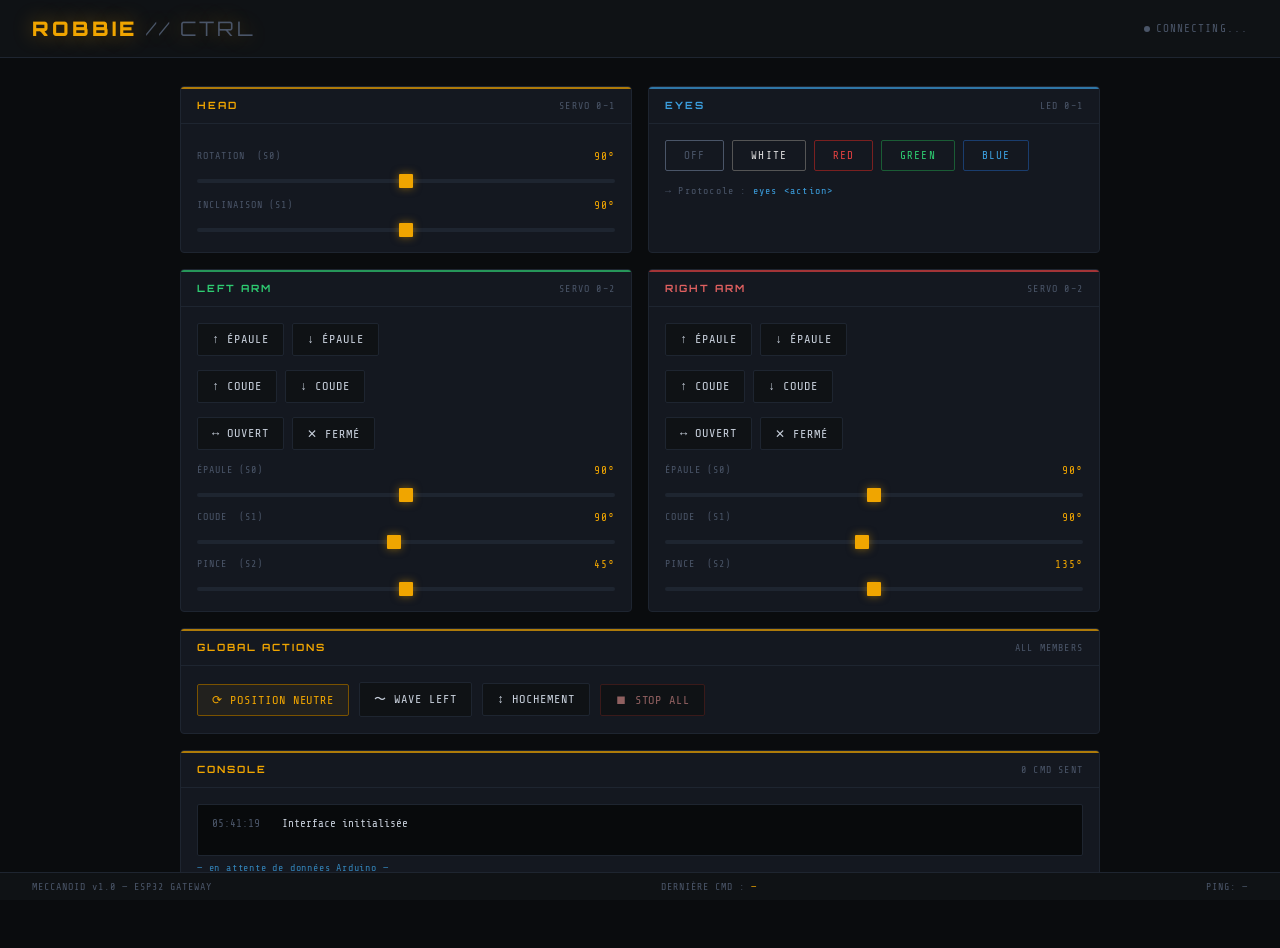
==== data/index.html @ c7159ad3 "[Cleanup:arduino] Remove unused MECControl, MeccanoidLED, MeccanoidProtocol, and MeccanoidServo libr" ====
<!DOCTYPE html>
<html lang="fr">
<head>
    <meta charset="UTF-8">
    <meta name="viewport" content="width=device-width, initial-scale=1.0">
    <title>MECCANOID // CONTROL</title>
    <link rel="preconnect" href="https://fonts.googleapis.com">
    <link href="https://fonts.googleapis.com/css2?family=Share+Tech+Mono&family=Orbitron:wght@400;700;900&display=swap" rel="stylesheet">
    <link rel="stylesheet" href="style.css">
</head>
<body>

<!-- ═══════════════════════════ HEADER ════════════════════════════ -->
<header>
    <div class="logo">ROBBIE <span>// CTRL</span></div>
    <div class="header-status">
        <div class="connection-badge">
            <div class="dot" id="conn-dot"></div>
            <span id="conn-label">CONNECTING...</span>
        </div>
    </div>
</header>

<!-- ═══════════════════════════ MAIN ══════════════════════════════ -->
<main>

    <!-- ── TÊTE ─────────────────────────────────────────────────── -->
    <div class="panel">
        <div class="panel-header">
            <span class="panel-title">HEAD</span>
            <span class="panel-label">SERVO 0–1</span>
        </div>
        <div class="panel-body">


            <!-- Sliders fins -->
            <div class="slider-group">
                <div class="slider-label">
                    <span>ROTATION &nbsp;(S0)</span>
                    <span class="val" id="val-h0">90°</span>
                </div>
                <input type="range" min="10" max="170" value="90"
                       oninput="document.getElementById('val-h0').textContent=this.value+'°'"
                       onchange="cmd('head 0 '+this.value)">
            </div>

            <div class="slider-group" style="margin-top:12px;">
                <div class="slider-label">
                    <span>INCLINAISON (S1)</span>
                    <span class="val" id="val-h1">90°</span>
                </div>
                <input type="range" min="45" max="135" value="90"
                       oninput="document.getElementById('val-h1').textContent=this.value+'°'"
                       onchange="cmd('head 1 '+this.value)">
            </div>
        </div>
    </div>

    <!-- ── YEUX ─────────────────────────────────────────────────── -->
    <div class="panel" style="--accent: #3b9ede;">
        <div class="panel-header">
            <span class="panel-title" style="color:var(--blue);">EYES</span>
            <span class="panel-label">LED 0–1</span>
        </div>
        <div class="panel-body">
            <div class="btn-row">
                <button class="eye-btn off"   onclick="setEye('off')"  >OFF</button>
                <button class="eye-btn white" onclick="setEye('white')">WHITE</button>
                <button class="eye-btn red"   onclick="setEye('red')"  >RED</button>
                <button class="eye-btn green" onclick="setEye('green')">GREEN</button>
                <button class="eye-btn blue"  onclick="setEye('blue')" >BLUE</button>
            </div>
            <div class="panel-label" style="font-size:10px; color:var(--text-dim);">
                → Protocole : <span style="color:var(--blue)">eyes &lt;action&gt;</span>
            </div>
        </div>
    </div>

    <!-- ── BRAS GAUCHE ──────────────────────────────────────────── -->
    <div class="panel" style="--accent: #2ecc71;">
        <div class="panel-header">
            <span class="panel-title" style="color:var(--green);">LEFT ARM</span>
            <span class="panel-label">SERVO 0–2</span>
        </div>
        <div class="panel-body">
            <div class="btn-row">
                <button class="btn" onclick="cmd('left 0 150')">↑ ÉPAULE</button>
                <button class="btn" onclick="cmd('left 0 30')">↓ ÉPAULE</button>
            </div>
            <div class="btn-row">
                <button class="btn" onclick="cmd('left 1 150')">↑ COUDE</button>
                <button class="btn" onclick="cmd('left 1 30')">↓ COUDE</button>
            </div>
            <div class="btn-row">
                <button class="btn" onclick="cmd('left 2 0')">↔ OUVERT</button>
                <button class="btn" onclick="cmd('left 2 90')">✕ FERMÉ</button>
            </div>

            <div class="slider-group">
                <div class="slider-label">
                    <span>ÉPAULE (S0)</span>
                    <span class="val" id="val-l0">90°</span>
                </div>
                <input type="range" min="10" max="170" value="90"
                       oninput="document.getElementById('val-l0').textContent=this.value+'°'"
                       onchange="cmd('left 0 '+this.value)">
            </div>
            <div class="slider-group" style="margin-top:10px;">
                <div class="slider-label">
                    <span>COUDE &nbsp;(S1)</span>
                    <span class="val" id="val-l1">90°</span>
                </div>
                <input type="range" min="10" max="180" value="90"
                       oninput="document.getElementById('val-l1').textContent=this.value+'°'"
                       onchange="cmd('left 1 '+this.value)">
            </div>
            <div class="slider-group" style="margin-top:10px;">
                <div class="slider-label">
                    <span>PINCE &nbsp;(S2)</span>
                    <span class="val" id="val-l2">45°</span>
                </div>
                <input type="range" min="0" max="90" value="45"
                       oninput="document.getElementById('val-l2').textContent=this.value+'°'"
                       onchange="cmd('left 2 '+this.value)">
            </div>
        </div>
    </div>

    <!-- ── BRAS DROIT ────────────────────────────────────────────── -->
    <div class="panel" style="--accent: #e04040;">
        <div class="panel-header">
            <span class="panel-title" style="color:#e06060;">RIGHT ARM</span>
            <span class="panel-label">SERVO 0–2</span>
        </div>
        <div class="panel-body">
            <div class="btn-row">
                <button class="btn" onclick="cmd('right 0 150')">↑ ÉPAULE</button>
                <button class="btn" onclick="cmd('right 0 30')">↓ ÉPAULE</button>
            </div>
            <div class="btn-row">
                <button class="btn" onclick="cmd('right 1 150')">↑ COUDE</button>
                <button class="btn" onclick="cmd('right 1 30')">↓ COUDE</button>
            </div>
            <div class="btn-row">
                <button class="btn" onclick="cmd('right 2 180')">↔ OUVERT</button>
                <button class="btn" onclick="cmd('right 2 90')">✕ FERMÉ</button>
            </div>

            <div class="slider-group">
                <div class="slider-label">
                    <span>ÉPAULE (S0)</span>
                    <span class="val" id="val-r0">90°</span>
                </div>
                <input type="range" min="10" max="170" value="90"
                       oninput="document.getElementById('val-r0').textContent=this.value+'°'"
                       onchange="cmd('right 0 '+this.value)">
            </div>
            <div class="slider-group" style="margin-top:10px;">
                <div class="slider-label">
                    <span>COUDE &nbsp;(S1)</span>
                    <span class="val" id="val-r1">90°</span>
                </div>
                <input type="range" min="10" max="180" value="90"
                       oninput="document.getElementById('val-r1').textContent=this.value+'°'"
                       onchange="cmd('right 1 '+this.value)">
            </div>
            <div class="slider-group" style="margin-top:10px;">
                <div class="slider-label">
                    <span>PINCE &nbsp;(S2)</span>
                    <span class="val" id="val-r2">135°</span>
                </div>
                <input type="range" min="90" max="180" value="135"
                       oninput="document.getElementById('val-r2').textContent=this.value+'°'"
                       onchange="cmd('right 2 '+this.value)">
            </div>
        </div>
    </div>

    <!-- ── ACTIONS GLOBALES ──────────────────────────────────────── -->
    <div class="panel full-width">
        <div class="panel-header">
            <span class="panel-title">GLOBAL ACTIONS</span>
            <span class="panel-label">ALL MEMBERS</span>
        </div>
        <div class="panel-body" style="display:flex; flex-wrap:wrap; gap:10px; align-items:center;">
            <button class="btn primary" onclick="resetAll()">⟳ POSITION NEUTRE</button>
            <button class="btn" onclick="waveSequence()">〜 WAVE LEFT</button>
            <button class="btn" onclick="nodSequence()">↕ HOCHEMENT</button>
            <button class="btn danger" onclick="eyesOff(); resetAll()">⏹ STOP ALL</button>
        </div>
    </div>

    <!-- ── CONSOLE ───────────────────────────────────────────────── -->
    <div class="panel full-width">
        <div class="panel-header">
            <span class="panel-title">CONSOLE</span>
            <span class="panel-label" id="cmd-count">0 CMD SENT</span>
        </div>
        <div class="panel-body" style="padding-bottom:12px;">
            <div class="console" id="console-log"></div>
            <div class="ard-data" id="ard-data">— en attente de données Arduino —</div>
        </div>
    </div>

</main>

<!-- ═══════════════════════════ FOOTER ════════════════════════════ -->
<footer>
    <span>MECCANOID v1.0 — ESP32 GATEWAY</span>
    <span>DERNIÈRE CMD : <span class="last-cmd" id="footer-cmd">—</span></span>
    <span id="footer-ping">PING: —</span>
</footer>

<!-- ═══════════════════════════ SCRIPT ════════════════════════════ -->
<script src="commandBuilder.js"></script>
<script src="statusPoller.js"></script>
</body>
</html>
---- data/style.css ----
/* ── Variables ─────────────────────────────────────────────── */
:root {
    --bg:       #0a0c0e;
    --bg-panel: #0f1215;
    --bg-card:  #141820;
    --border:   #1e2530;
    --amber:    #f0a500;
    --amber-dim:#7a5200;
    --red:      #e04040;
    --green:    #2ecc71;
    --blue:     #3b9ede;
    --text:     #c8d0dc;
    --text-dim: #4a5568;
    --mono:     'Share Tech Mono', monospace;
    --display:  'Orbitron', monospace;
}

/* ── Reset ──────────────────────────────────────────────────── */
*, *::before, *::after { box-sizing: border-box; margin: 0; padding: 0; }

body {
    font-family: var(--mono);
    background: var(--bg);
    color: var(--text);
    min-height: 100vh;
    overflow-x: hidden;
}

/* ── Scanline overlay ───────────────────────────────────────── */
body::before {
    content: '';
    position: fixed;
    inset: 0;
    pointer-events: none;
    z-index: 1000;
}

/* ── Header ─────────────────────────────────────────────────── */
header {
    border-bottom: 1px solid var(--border);
    padding: 16px 32px;
    display: flex;
    align-items: center;
    justify-content: space-between;
    background: var(--bg-panel);
    position: sticky;
    top: 0;
    z-index: 100;
}

.logo {
    font-family: var(--display);
    font-size: 20px;
    font-weight: 900;
    letter-spacing: 0.15em;
    color: var(--amber);
    text-shadow: 0 0 20px rgba(240,165,0,0.4);
}

.logo span {
    color: var(--text-dim);
    font-weight: 400;
}

.header-status {
    display: flex;
    align-items: center;
    gap: 20px;
    font-size: 11px;
    letter-spacing: 0.1em;
    color: var(--text-dim);
}

.connection-badge {
    display: flex;
    align-items: center;
    gap: 6px;
}

.dot {
    width: 6px;
    height: 6px;
    border-radius: 50%;
    background: var(--text-dim);
    transition: background 0.3s;
}

.dot.online  { background: var(--green); box-shadow: 0 0 6px var(--green); animation: pulse 2s infinite; }
.dot.offline { background: var(--red);   box-shadow: 0 0 6px var(--red); }

@keyframes pulse {
    0%, 100% { opacity: 1; }
    50%       { opacity: 0.4; }
}

/* ── Main layout ─────────────────────────────────────────────── */
main {
    max-width: 960px;
    margin: 0 auto;
    padding: 28px 20px 60px;
    display: grid;
    grid-template-columns: 1fr 1fr;
    gap: 16px;
}

.full-width { grid-column: 1 / -1; }

/* ── Panel card ──────────────────────────────────────────────── */
.panel {
    background: var(--bg-card);
    border: 1px solid var(--border);
    border-radius: 4px;
    overflow: hidden;
    position: relative;
}

/* accent bar top */
.panel::before {
    content: '';
    position: absolute;
    top: 0; left: 0; right: 0;
    height: 2px;
    background: var(--accent, var(--amber));
    opacity: 0.7;
}

.panel-header {
    padding: 12px 16px;
    border-bottom: 1px solid var(--border);
    display: flex;
    align-items: center;
    justify-content: space-between;
}

.panel-title {
    font-family: var(--display);
    font-size: 10px;
    font-weight: 700;
    letter-spacing: 0.2em;
    color: var(--amber);
    text-transform: uppercase;
}

.panel-label {
    font-size: 10px;
    letter-spacing: 0.12em;
    color: var(--text-dim);
}

.panel-body {
    padding: 16px;
}

/* ── Buttons ─────────────────────────────────────────────────── */
.btn-row {
    display: flex;
    flex-wrap: wrap;
    gap: 8px;
    margin-bottom: 14px;
}

.btn {
    font-family: var(--mono);
    font-size: 12px;
    letter-spacing: 0.08em;
    padding: 8px 14px;
    border: 1px solid var(--border);
    border-radius: 2px;
    background: var(--bg-panel);
    color: var(--text);
    cursor: pointer;
    transition: border-color 0.15s, color 0.15s, background 0.15s, box-shadow 0.15s;
    position: relative;
    overflow: hidden;
}

.btn::after {
    content: '';
    position: absolute;
    inset: 0;
    background: var(--amber);
    opacity: 0;
    transition: opacity 0.1s;
}

.btn:active::after { opacity: 0.08; }

.btn:hover {
    border-color: var(--amber-dim);
    color: var(--amber);
    box-shadow: 0 0 10px rgba(240,165,0,0.1);
}

.btn.primary {
    border-color: var(--amber-dim);
    color: var(--amber);
    background: rgba(240,165,0,0.06);
}

.btn.primary:hover {
    background: rgba(240,165,0,0.14);
    box-shadow: 0 0 16px rgba(240,165,0,0.2);
}

.btn.danger {
    border-color: #3a1a1a;
    color: #906060;
}

.btn.danger:hover {
    border-color: var(--red);
    color: var(--red);
    box-shadow: 0 0 10px rgba(224,64,64,0.15);
}

/* ── LED colour buttons ──────────────────────────────────────── */
.eye-btn {
    font-family: var(--mono);
    font-size: 11px;
    letter-spacing: 0.1em;
    padding: 8px 18px;
    border: 1px solid;
    border-radius: 2px;
    cursor: pointer;
    transition: all 0.15s;
    background: transparent;
}

.eye-btn.off    { border-color: var(--text-dim); color: var(--text-dim); }
.eye-btn.white  { border-color: #555; color: #ddd; }
.eye-btn.red    { border-color: #7a2020; color: #e04040; }
.eye-btn.green  { border-color: #1a5c35; color: #2ecc71; }
.eye-btn.blue   { border-color: #1a3d6e; color: #3b9ede; }

.eye-btn:hover {
    filter: brightness(1.3);
    box-shadow: 0 0 12px currentColor;
}

.eye-btn.active { filter: brightness(1.4); box-shadow: 0 0 20px currentColor; }

/* ── Sliders ─────────────────────────────────────────────────── */
.slider-group {
    margin-top: 10px;
}

.slider-label {
    display: flex;
    justify-content: space-between;
    font-size: 10px;
    letter-spacing: 0.1em;
    color: var(--text-dim);
    margin-bottom: 6px;
}

.slider-label .val {
    color: var(--amber);
    font-size: 11px;
}

input[type="range"] {
    width: 100%;
    height: 4px;
    -webkit-appearance: none;
    appearance: none;
    background: var(--border);
    border-radius: 2px;
    outline: none;
}

input[type="range"]::-webkit-slider-thumb {
    -webkit-appearance: none;
    appearance: none;
    width: 14px;
    height: 14px;
    border-radius: 1px;
    background: var(--amber);
    cursor: pointer;
    box-shadow: 0 0 8px rgba(240,165,0,0.5);
    border: none;
}

/* ── Status console ──────────────────────────────────────────── */
.console {
    background: #080a0c;
    border: 1px solid var(--border);
    border-radius: 2px;
    padding: 12px 14px;
    font-size: 11px;
    color: var(--text-dim);
    min-height: 52px;
    max-height: 120px;
    overflow-y: auto;
    display: flex;
    flex-direction: column;
    gap: 3px;
}

.console-line {
    display: flex;
    gap: 10px;
    animation: fadein 0.2s ease;
}

@keyframes fadein { from { opacity: 0; transform: translateY(4px); } to { opacity: 1; transform: none; } }

.console-line .ts  { color: var(--text-dim); min-width: 60px; }
.console-line .msg { color: var(--text); }
.console-line .msg.ok  { color: var(--green); }
.console-line .msg.err { color: var(--red); }
.console-line .msg.ard { color: var(--blue); }

/* ── Arduino data banner ─────────────────────────────────────── */
.ard-data {
    font-size: 10px;
    letter-spacing: 0.08em;
    color: var(--blue);
    min-height: 16px;
    margin-top: 6px;
    opacity: 0.8;
}

/* ── Dpad ────────────────────────────────────────────────────── */
.dpad {
    display: grid;
    grid-template-columns: repeat(3, 40px);
    grid-template-rows: repeat(3, 40px);
    gap: 4px;
    margin-bottom: 14px;
}

.dpad .btn { padding: 0; display: flex; align-items: center; justify-content: center; font-size: 16px; }
.dpad .center { background: rgba(240,165,0,0.05); border-color: var(--amber-dim); font-size: 10px; color: var(--amber-dim); letter-spacing: 0.05em; }

/* ── Grid helpers for dpad positions ─────────────────────────── */
.dpad .up    { grid-column: 2; grid-row: 1; }
.dpad .left  { grid-column: 1; grid-row: 2; }
.dpad .center{ grid-column: 2; grid-row: 2; }
.dpad .right { grid-column: 3; grid-row: 2; }
.dpad .down  { grid-column: 2; grid-row: 3; }

/* ── Footer ──────────────────────────────────────────────────── */
footer {
    position: fixed;
    bottom: 0; left: 0; right: 0;
    padding: 8px 32px;
    background: var(--bg-panel);
    border-top: 1px solid var(--border);
    display: flex;
    align-items: center;
    justify-content: space-between;
    font-size: 10px;
    letter-spacing: 0.1em;
    color: var(--text-dim);
    z-index: 100;
}

.last-cmd { color: var(--amber); }

/* ── Responsive ──────────────────────────────────────────────── */
@media (max-width: 620px) {
    main { grid-template-columns: 1fr; }
    .full-width { grid-column: 1; }
}
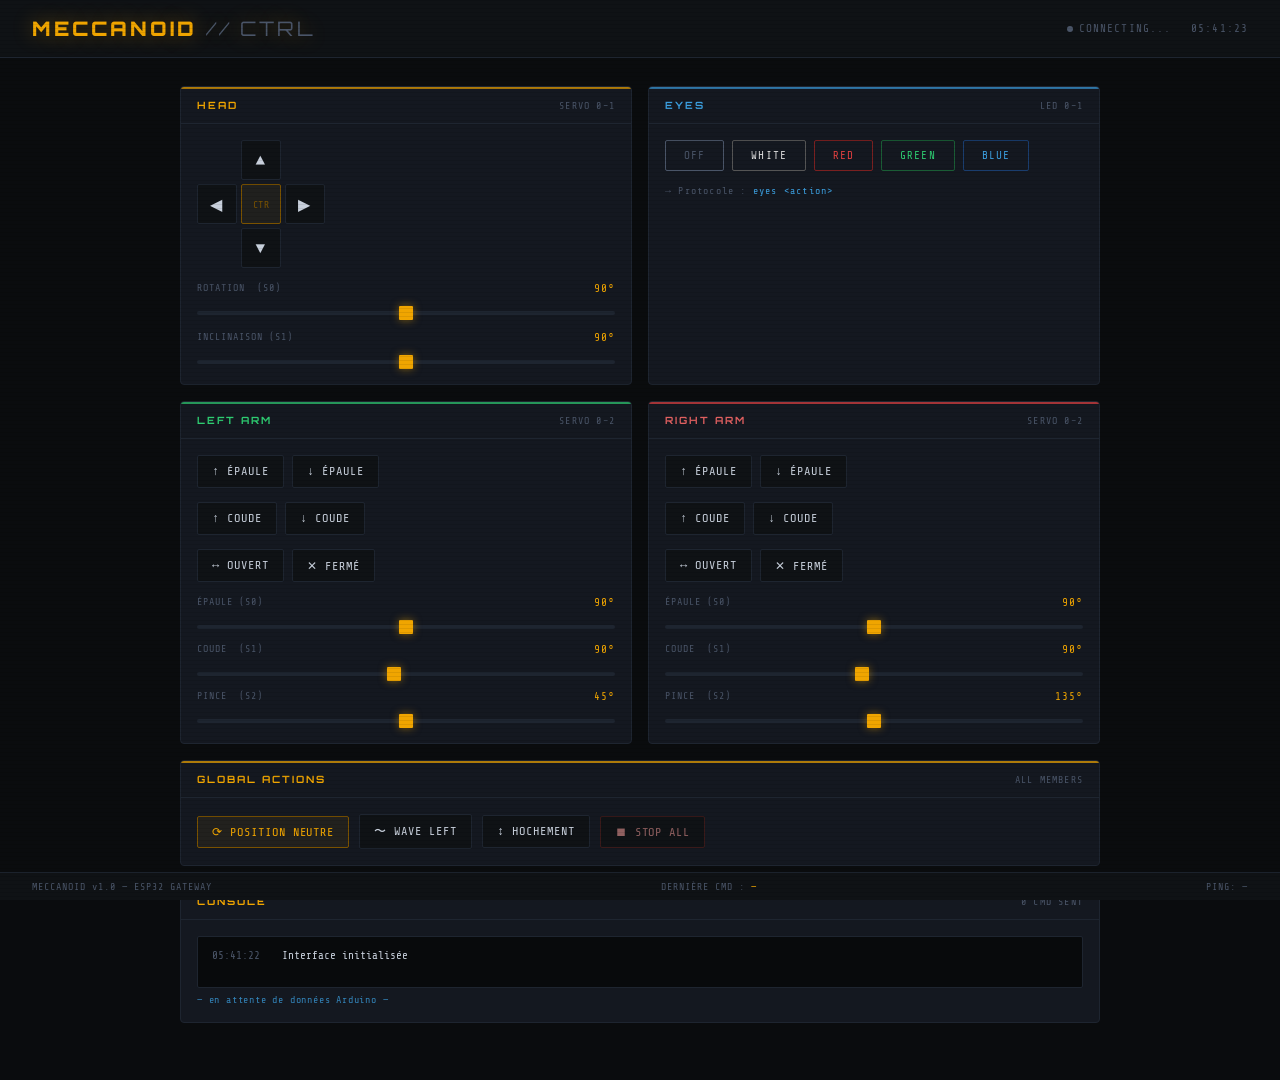
==== commit 1d324994: "[Feat:esp32 & arduino] Refactor I/O configs, enhance web UI with live updates, and fine-tune communi" ====
--- a/data/index.html
+++ b/data/index.html
@@ -6,18 +6,392 @@
     <title>MECCANOID // CONTROL</title>
     <link rel="preconnect" href="https://fonts.googleapis.com">
     <link href="https://fonts.googleapis.com/css2?family=Share+Tech+Mono&family=Orbitron:wght@400;700;900&display=swap" rel="stylesheet">
-    <link rel="stylesheet" href="style.css">
+
+    <style>
+        /* ── Variables ─────────────────────────────────────────────── */
+        :root {
+            --bg:       #0a0c0e;
+            --bg-panel: #0f1215;
+            --bg-card:  #141820;
+            --border:   #1e2530;
+            --amber:    #f0a500;
+            --amber-dim:#7a5200;
+            --red:      #e04040;
+            --green:    #2ecc71;
+            --blue:     #3b9ede;
+            --text:     #c8d0dc;
+            --text-dim: #4a5568;
+            --mono:     'Share Tech Mono', monospace;
+            --display:  'Orbitron', monospace;
+        }
+
+        /* ── Reset ──────────────────────────────────────────────────── */
+        *, *::before, *::after { box-sizing: border-box; margin: 0; padding: 0; }
+
+        body {
+            font-family: var(--mono);
+            background: var(--bg);
+            color: var(--text);
+            min-height: 100vh;
+            overflow-x: hidden;
+        }
+
+        /* ── Scanline overlay ───────────────────────────────────────── */
+        body::before {
+            content: '';
+            position: fixed;
+            inset: 0;
+            background: repeating-linear-gradient(
+                    0deg,
+                    transparent,
+                    transparent 3px,
+                    rgba(0,0,0,0.08) 3px,
+                    rgba(0,0,0,0.08) 4px
+            );
+            pointer-events: none;
+            z-index: 1000;
+        }
+
+        /* ── Header ─────────────────────────────────────────────────── */
+        header {
+            border-bottom: 1px solid var(--border);
+            padding: 16px 32px;
+            display: flex;
+            align-items: center;
+            justify-content: space-between;
+            background: var(--bg-panel);
+            position: sticky;
+            top: 0;
+            z-index: 100;
+        }
+
+        .logo {
+            font-family: var(--display);
+            font-size: 20px;
+            font-weight: 900;
+            letter-spacing: 0.15em;
+            color: var(--amber);
+            text-shadow: 0 0 20px rgba(240,165,0,0.4);
+        }
+
+        .logo span {
+            color: var(--text-dim);
+            font-weight: 400;
+        }
+
+        .header-status {
+            display: flex;
+            align-items: center;
+            gap: 20px;
+            font-size: 11px;
+            letter-spacing: 0.1em;
+            color: var(--text-dim);
+        }
+
+        .connection-badge {
+            display: flex;
+            align-items: center;
+            gap: 6px;
+        }
+
+        .dot {
+            width: 6px;
+            height: 6px;
+            border-radius: 50%;
+            background: var(--text-dim);
+            transition: background 0.3s;
+        }
+
+        .dot.online  { background: var(--green); box-shadow: 0 0 6px var(--green); animation: pulse 2s infinite; }
+        .dot.offline { background: var(--red);   box-shadow: 0 0 6px var(--red); }
+
+        @keyframes pulse {
+            0%, 100% { opacity: 1; }
+            50%       { opacity: 0.4; }
+        }
+
+        /* ── Main layout ─────────────────────────────────────────────── */
+        main {
+            max-width: 960px;
+            margin: 0 auto;
+            padding: 28px 20px 60px;
+            display: grid;
+            grid-template-columns: 1fr 1fr;
+            gap: 16px;
+        }
+
+        .full-width { grid-column: 1 / -1; }
+
+        /* ── Panel card ──────────────────────────────────────────────── */
+        .panel {
+            background: var(--bg-card);
+            border: 1px solid var(--border);
+            border-radius: 4px;
+            overflow: hidden;
+            position: relative;
+        }
+
+        /* accent bar top */
+        .panel::before {
+            content: '';
+            position: absolute;
+            top: 0; left: 0; right: 0;
+            height: 2px;
+            background: var(--accent, var(--amber));
+            opacity: 0.7;
+        }
+
+        .panel-header {
+            padding: 12px 16px;
+            border-bottom: 1px solid var(--border);
+            display: flex;
+            align-items: center;
+            justify-content: space-between;
+        }
+
+        .panel-title {
+            font-family: var(--display);
+            font-size: 10px;
+            font-weight: 700;
+            letter-spacing: 0.2em;
+            color: var(--amber);
+            text-transform: uppercase;
+        }
+
+        .panel-label {
+            font-size: 10px;
+            letter-spacing: 0.12em;
+            color: var(--text-dim);
+        }
+
+        .panel-body {
+            padding: 16px;
+        }
+
+        /* ── Buttons ─────────────────────────────────────────────────── */
+        .btn-row {
+            display: flex;
+            flex-wrap: wrap;
+            gap: 8px;
+            margin-bottom: 14px;
+        }
+
+        .btn {
+            font-family: var(--mono);
+            font-size: 12px;
+            letter-spacing: 0.08em;
+            padding: 8px 14px;
+            border: 1px solid var(--border);
+            border-radius: 2px;
+            background: var(--bg-panel);
+            color: var(--text);
+            cursor: pointer;
+            transition: border-color 0.15s, color 0.15s, background 0.15s, box-shadow 0.15s;
+            position: relative;
+            overflow: hidden;
+        }
+
+        .btn::after {
+            content: '';
+            position: absolute;
+            inset: 0;
+            background: var(--amber);
+            opacity: 0;
+            transition: opacity 0.1s;
+        }
+
+        .btn:active::after { opacity: 0.08; }
+
+        .btn:hover {
+            border-color: var(--amber-dim);
+            color: var(--amber);
+            box-shadow: 0 0 10px rgba(240,165,0,0.1);
+        }
+
+        .btn.primary {
+            border-color: var(--amber-dim);
+            color: var(--amber);
+            background: rgba(240,165,0,0.06);
+        }
+
+        .btn.primary:hover {
+            background: rgba(240,165,0,0.14);
+            box-shadow: 0 0 16px rgba(240,165,0,0.2);
+        }
+
+        .btn.danger {
+            border-color: #3a1a1a;
+            color: #906060;
+        }
+
+        .btn.danger:hover {
+            border-color: var(--red);
+            color: var(--red);
+            box-shadow: 0 0 10px rgba(224,64,64,0.15);
+        }
+
+        /* ── LED colour buttons ──────────────────────────────────────── */
+        .eye-btn {
+            font-family: var(--mono);
+            font-size: 11px;
+            letter-spacing: 0.1em;
+            padding: 8px 18px;
+            border: 1px solid;
+            border-radius: 2px;
+            cursor: pointer;
+            transition: all 0.15s;
+            background: transparent;
+        }
+
+        .eye-btn.off    { border-color: var(--text-dim); color: var(--text-dim); }
+        .eye-btn.white  { border-color: #555; color: #ddd; }
+        .eye-btn.red    { border-color: #7a2020; color: #e04040; }
+        .eye-btn.green  { border-color: #1a5c35; color: #2ecc71; }
+        .eye-btn.blue   { border-color: #1a3d6e; color: #3b9ede; }
+
+        .eye-btn:hover {
+            filter: brightness(1.3);
+            box-shadow: 0 0 12px currentColor;
+        }
+
+        .eye-btn.active { filter: brightness(1.4); box-shadow: 0 0 20px currentColor; }
+
+        /* ── Sliders ─────────────────────────────────────────────────── */
+        .slider-group {
+            margin-top: 10px;
+        }
+
+        .slider-label {
+            display: flex;
+            justify-content: space-between;
+            font-size: 10px;
+            letter-spacing: 0.1em;
+            color: var(--text-dim);
+            margin-bottom: 6px;
+        }
+
+        .slider-label .val {
+            color: var(--amber);
+            font-size: 11px;
+        }
+
+        input[type="range"] {
+            width: 100%;
+            height: 4px;
+            -webkit-appearance: none;
+            appearance: none;
+            background: var(--border);
+            border-radius: 2px;
+            outline: none;
+        }
+
+        input[type="range"]::-webkit-slider-thumb {
+            -webkit-appearance: none;
+            appearance: none;
+            width: 14px;
+            height: 14px;
+            border-radius: 1px;
+            background: var(--amber);
+            cursor: pointer;
+            box-shadow: 0 0 8px rgba(240,165,0,0.5);
+            border: none;
+        }
+
+        /* ── Status console ──────────────────────────────────────────── */
+        .console {
+            background: #080a0c;
+            border: 1px solid var(--border);
+            border-radius: 2px;
+            padding: 12px 14px;
+            font-size: 11px;
+            color: var(--text-dim);
+            min-height: 52px;
+            max-height: 120px;
+            overflow-y: auto;
+            display: flex;
+            flex-direction: column;
+            gap: 3px;
+        }
+
+        .console-line {
+            display: flex;
+            gap: 10px;
+            animation: fadein 0.2s ease;
+        }
+
+        @keyframes fadein { from { opacity: 0; transform: translateY(4px); } to { opacity: 1; transform: none; } }
+
+        .console-line .ts  { color: var(--text-dim); min-width: 60px; }
+        .console-line .msg { color: var(--text); }
+        .console-line .msg.ok  { color: var(--green); }
+        .console-line .msg.err { color: var(--red); }
+        .console-line .msg.ard { color: var(--blue); }
+
+        /* ── Arduino data banner ─────────────────────────────────────── */
+        .ard-data {
+            font-size: 10px;
+            letter-spacing: 0.08em;
+            color: var(--blue);
+            min-height: 16px;
+            margin-top: 6px;
+            opacity: 0.8;
+        }
+
+        /* ── Dpad ────────────────────────────────────────────────────── */
+        .dpad {
+            display: grid;
+            grid-template-columns: repeat(3, 40px);
+            grid-template-rows: repeat(3, 40px);
+            gap: 4px;
+            margin-bottom: 14px;
+        }
+
+        .dpad .btn { padding: 0; display: flex; align-items: center; justify-content: center; font-size: 16px; }
+        .dpad .center { background: rgba(240,165,0,0.05); border-color: var(--amber-dim); font-size: 10px; color: var(--amber-dim); letter-spacing: 0.05em; }
+
+        /* ── Grid helpers for dpad positions ─────────────────────────── */
+        .dpad .up    { grid-column: 2; grid-row: 1; }
+        .dpad .left  { grid-column: 1; grid-row: 2; }
+        .dpad .center{ grid-column: 2; grid-row: 2; }
+        .dpad .right { grid-column: 3; grid-row: 2; }
+        .dpad .down  { grid-column: 2; grid-row: 3; }
+
+        /* ── Footer ──────────────────────────────────────────────────── */
+        footer {
+            position: fixed;
+            bottom: 0; left: 0; right: 0;
+            padding: 8px 32px;
+            background: var(--bg-panel);
+            border-top: 1px solid var(--border);
+            display: flex;
+            align-items: center;
+            justify-content: space-between;
+            font-size: 10px;
+            letter-spacing: 0.1em;
+            color: var(--text-dim);
+            z-index: 100;
+        }
+
+        .last-cmd { color: var(--amber); }
+
+        /* ── Responsive ──────────────────────────────────────────────── */
+        @media (max-width: 620px) {
+            main { grid-template-columns: 1fr; }
+            .full-width { grid-column: 1; }
+        }
+    </style>
 </head>
 <body>
 
 <!-- ═══════════════════════════ HEADER ════════════════════════════ -->
 <header>
-    <div class="logo">ROBBIE <span>// CTRL</span></div>
+    <div class="logo">MECCANOID <span>// CTRL</span></div>
     <div class="header-status">
         <div class="connection-badge">
             <div class="dot" id="conn-dot"></div>
             <span id="conn-label">CONNECTING...</span>
         </div>
+        <span id="header-time"></span>
     </div>
 </header>
 
@@ -32,6 +406,14 @@
         </div>
         <div class="panel-body">
 
+            <!-- D-pad directionnel -->
+            <div class="dpad">
+                <button class="btn up"    onclick="cmd('head 1 60')">▲</button>
+                <button class="btn left"  onclick="cmd('head 0 60')">◀</button>
+                <button class="btn center primary" onclick="cmd('head 0 90'); cmd('head 1 90')">CTR</button>
+                <button class="btn right" onclick="cmd('head 0 120')">▶</button>
+                <button class="btn down"  onclick="cmd('head 1 120')">▼</button>
+            </div>
 
             <!-- Sliders fins -->
             <div class="slider-group">
@@ -212,7 +594,175 @@
 </footer>
 
 <!-- ═══════════════════════════ SCRIPT ════════════════════════════ -->
-<script src="commandBuilder.js"></script>
-<script src="statusPoller.js"></script>
+<script>
+    /**
+     * État global de l'interface
+     */
+    const state = {
+        cmdCount:    0,
+        online:      false,
+        activeEye:   null,
+    };
+
+    /* ── Horloge header ─────────────────────────────────────────── */
+    function updateClock() {
+        const now = new Date();
+        document.getElementById('header-time').textContent =
+            now.toLocaleTimeString('fr-FR', { hour: '2-digit', minute: '2-digit', second: '2-digit' });
+    }
+    setInterval(updateClock, 1000);
+    updateClock();
+
+    /* ── Log console ────────────────────────────────────────────── */
+    function log(msg, type = '') {
+        const el = document.getElementById('console-log');
+        const now = new Date().toLocaleTimeString('fr-FR', { hour: '2-digit', minute: '2-digit', second: '2-digit' });
+        const line = document.createElement('div');
+        line.className = 'console-line';
+        line.innerHTML = `<span class="ts">${now}</span><span class="msg ${type}">${msg}</span>`;
+        el.appendChild(line);
+        // Garde seulement les 40 dernières lignes
+        while (el.children.length > 40) el.removeChild(el.firstChild);
+        el.scrollTop = el.scrollHeight;
+    }
+
+    /* ── Envoi d'une commande ──────────────────────────────────── */
+    /**
+     * Envoie une commande série à l'Arduino via la route /cmd?value=...
+     * Le format attendu par SerialProtocol est : "member servoIndex angle"
+     * ou "member action" pour les LEDs.
+     *
+     * @param {string} value - Commande texte (ex: "head 0 90", "eyes red")
+     */
+    function cmd(value) {
+        const t0 = performance.now();
+
+        fetch('/cmd?value=' + encodeURIComponent(value))
+            .then(res => {
+                if (!res.ok) throw new Error(`HTTP ${res.status}`);
+                return res.text();
+            })
+            .then(() => {
+                const ping = Math.round(performance.now() - t0);
+                state.cmdCount++;
+                setOnline(true);
+                log(`→ ${value}`, 'ok');
+                document.getElementById('footer-cmd').textContent = value;
+                document.getElementById('footer-ping').textContent = `PING: ${ping}ms`;
+                document.getElementById('cmd-count').textContent = `${state.cmdCount} CMD SENT`;
+            })
+            .catch(err => {
+                setOnline(false);
+                log(`✕ ${value} — ${err.message}`, 'err');
+            });
+    }
+
+    /* ── Yeux — raccourci avec suivi de l'état actif ───────────── */
+    /**
+     * Commande les LEDs yeux et met à jour le bouton actif.
+     * @param {string} action - 'off' | 'white' | 'red' | 'green' | 'blue'
+     */
+    function setEye(action) {
+        cmd('eyes ' + action);
+        document.querySelectorAll('.eye-btn').forEach(b => b.classList.remove('active'));
+        const active = document.querySelector(`.eye-btn.${action}`);
+        if (active) active.classList.add('active');
+        state.activeEye = action;
+    }
+
+    function eyesOff() { setEye('off'); }
+
+    /* ── Séquences prédéfinies ──────────────────────────────────── */
+    /**
+     * Remet tous les membres en position neutre (90°).
+     * Les commandes sont envoyées avec un petit délai pour éviter
+     * la saturation du buffer série de l'Arduino.
+     */
+    function resetAll() {
+        const seq = [
+            'head 0 90', 'head 1 90',
+            'left 0 90', 'left 1 90', 'left 2 45',
+            'right 0 90','right 1 90','right 2 135',
+        ];
+        seq.forEach((c, i) => setTimeout(() => cmd(c), i * 80));
+
+        // Réinitialise les sliders visuellement
+        document.querySelectorAll('input[type="range"]').forEach(s => {
+            const mid = (parseInt(s.min) + parseInt(s.max)) / 2;
+            s.value = Math.round(mid);
+        });
+        document.getElementById('val-h0').textContent  = '90°';
+        document.getElementById('val-h1').textContent  = '90°';
+        document.getElementById('val-l0').textContent  = '90°';
+        document.getElementById('val-l1').textContent  = '90°';
+        document.getElementById('val-l2').textContent  = '45°';
+        document.getElementById('val-r0').textContent  = '90°';
+        document.getElementById('val-r1').textContent  = '90°';
+        document.getElementById('val-r2').textContent  = '135°';
+    }
+
+    /** Séquence de wave du bras gauche */
+    function waveSequence() {
+        const seq = [
+            [0, 'left 0 150'],
+            [400, 'left 1 150'],
+            [800, 'left 1 30'],
+            [1200,'left 1 150'],
+            [1600,'left 1 30'],
+            [2000,'left 0 90'],
+            [2400,'left 1 90'],
+        ];
+        seq.forEach(([t, c]) => setTimeout(() => cmd(c), t));
+    }
+
+    /** Séquence de hochement de tête */
+    function nodSequence() {
+        const seq = [
+            [0,   'head 1 60'],
+            [600, 'head 1 120'],
+            [1200,'head 1 60'],
+            [1800,'head 1 90'],
+        ];
+        seq.forEach(([t, c]) => setTimeout(() => cmd(c), t));
+    }
+
+    /* ── Statut de connexion ────────────────────────────────────── */
+    function setOnline(online) {
+        if (state.online === online) return;
+        state.online = online;
+        const dot   = document.getElementById('conn-dot');
+        const label = document.getElementById('conn-label');
+        dot.className   = 'dot ' + (online ? 'online' : 'offline');
+        label.textContent = online ? 'ONLINE' : 'OFFLINE';
+        log(online ? '✓ ESP32 joignable' : '✕ ESP32 injoignable', online ? 'ok' : 'err');
+    }
+
+    /* ── Polling des données Arduino (/data) ─────────────────────── */
+    /**
+     * Interroge /data toutes les 2 secondes pour afficher
+     * le dernier message renvoyé par l'Arduino (debug série).
+     */
+    function pollArduinoData() {
+        fetch('/data')
+            .then(res => res.text())
+            .then(data => {
+                if (!data || data === state.lastArduinoData) return;
+                state.lastArduinoData = data;
+                document.getElementById('ard-data').textContent = '▶ ' + data;
+                log('Arduino : ' + data, 'ard');
+                setOnline(true);
+            })
+            .catch(() => setOnline(false));
+    }
+
+    setInterval(pollArduinoData, 2000);
+
+    /* ── Health check au chargement ─────────────────────────────── */
+    fetch('/test')
+        .then(res => { if (res.ok) setOnline(true); })
+        .catch(() => setOnline(false));
+
+    log('Interface initialisée', '');
+</script>
 </body>
 </html>
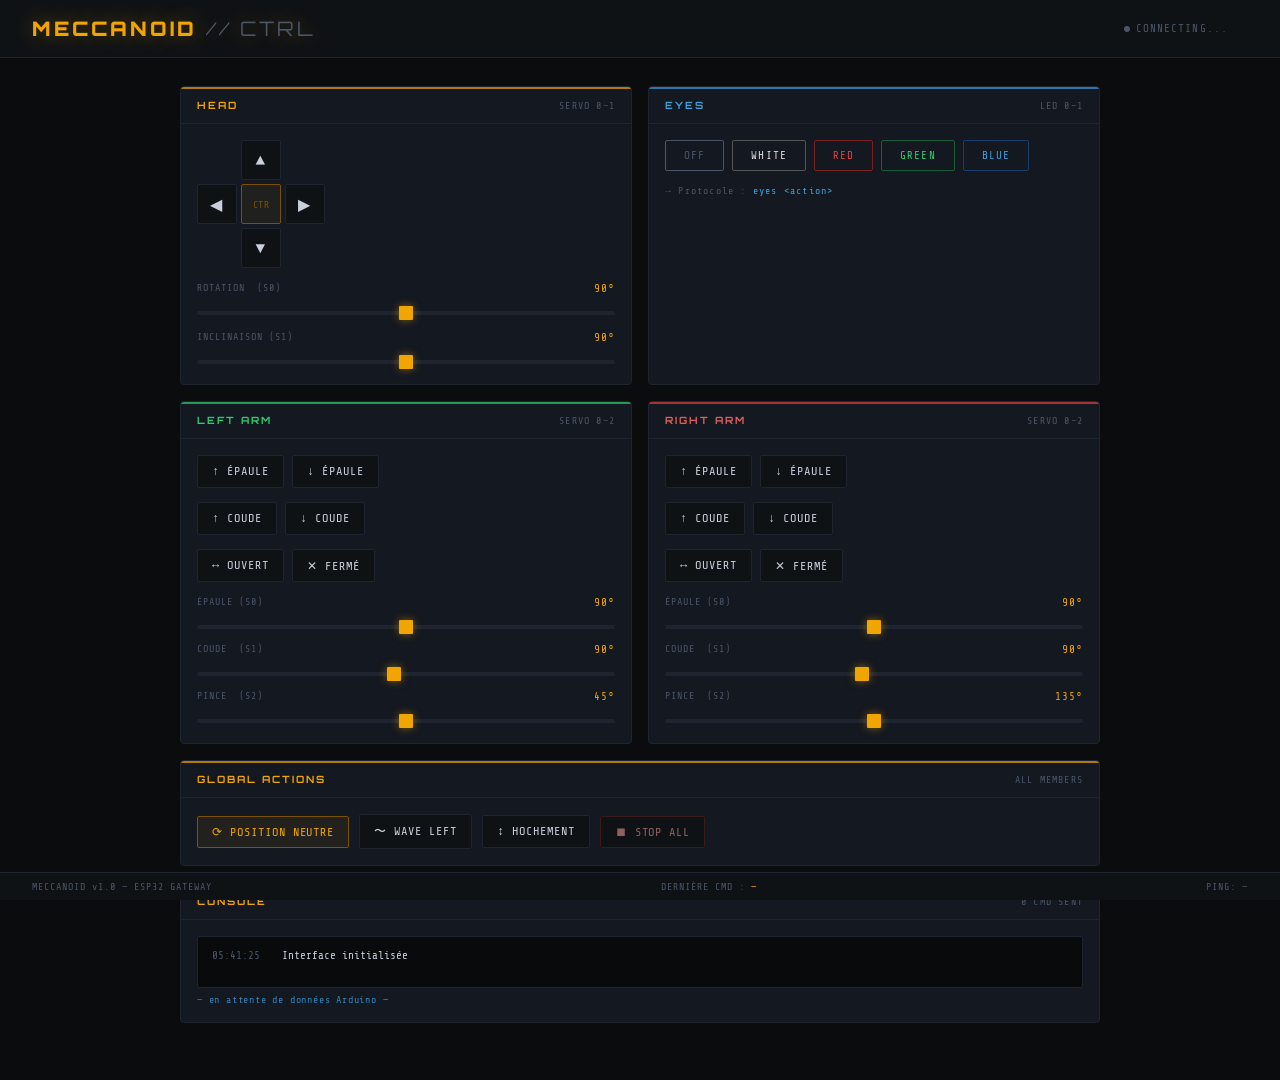
==== commit 3a262b4b: "[Cleanup:esp32] Externalize inline styles and scripts to improve maintainability - Moved CSS styles " ====
--- a/data/index.html
+++ b/data/index.html
@@ -6,380 +6,7 @@
     <title>MECCANOID // CONTROL</title>
     <link rel="preconnect" href="https://fonts.googleapis.com">
     <link href="https://fonts.googleapis.com/css2?family=Share+Tech+Mono&family=Orbitron:wght@400;700;900&display=swap" rel="stylesheet">
-
-    <style>
-        /* ── Variables ─────────────────────────────────────────────── */
-        :root {
-            --bg:       #0a0c0e;
-            --bg-panel: #0f1215;
-            --bg-card:  #141820;
-            --border:   #1e2530;
-            --amber:    #f0a500;
-            --amber-dim:#7a5200;
-            --red:      #e04040;
-            --green:    #2ecc71;
-            --blue:     #3b9ede;
-            --text:     #c8d0dc;
-            --text-dim: #4a5568;
-            --mono:     'Share Tech Mono', monospace;
-            --display:  'Orbitron', monospace;
-        }
-
-        /* ── Reset ──────────────────────────────────────────────────── */
-        *, *::before, *::after { box-sizing: border-box; margin: 0; padding: 0; }
-
-        body {
-            font-family: var(--mono);
-            background: var(--bg);
-            color: var(--text);
-            min-height: 100vh;
-            overflow-x: hidden;
-        }
-
-        /* ── Scanline overlay ───────────────────────────────────────── */
-        body::before {
-            content: '';
-            position: fixed;
-            inset: 0;
-            background: repeating-linear-gradient(
-                    0deg,
-                    transparent,
-                    transparent 3px,
-                    rgba(0,0,0,0.08) 3px,
-                    rgba(0,0,0,0.08) 4px
-            );
-            pointer-events: none;
-            z-index: 1000;
-        }
-
-        /* ── Header ─────────────────────────────────────────────────── */
-        header {
-            border-bottom: 1px solid var(--border);
-            padding: 16px 32px;
-            display: flex;
-            align-items: center;
-            justify-content: space-between;
-            background: var(--bg-panel);
-            position: sticky;
-            top: 0;
-            z-index: 100;
-        }
-
-        .logo {
-            font-family: var(--display);
-            font-size: 20px;
-            font-weight: 900;
-            letter-spacing: 0.15em;
-            color: var(--amber);
-            text-shadow: 0 0 20px rgba(240,165,0,0.4);
-        }
-
-        .logo span {
-            color: var(--text-dim);
-            font-weight: 400;
-        }
-
-        .header-status {
-            display: flex;
-            align-items: center;
-            gap: 20px;
-            font-size: 11px;
-            letter-spacing: 0.1em;
-            color: var(--text-dim);
-        }
-
-        .connection-badge {
-            display: flex;
-            align-items: center;
-            gap: 6px;
-        }
-
-        .dot {
-            width: 6px;
-            height: 6px;
-            border-radius: 50%;
-            background: var(--text-dim);
-            transition: background 0.3s;
-        }
-
-        .dot.online  { background: var(--green); box-shadow: 0 0 6px var(--green); animation: pulse 2s infinite; }
-        .dot.offline { background: var(--red);   box-shadow: 0 0 6px var(--red); }
-
-        @keyframes pulse {
-            0%, 100% { opacity: 1; }
-            50%       { opacity: 0.4; }
-        }
-
-        /* ── Main layout ─────────────────────────────────────────────── */
-        main {
-            max-width: 960px;
-            margin: 0 auto;
-            padding: 28px 20px 60px;
-            display: grid;
-            grid-template-columns: 1fr 1fr;
-            gap: 16px;
-        }
-
-        .full-width { grid-column: 1 / -1; }
-
-        /* ── Panel card ──────────────────────────────────────────────── */
-        .panel {
-            background: var(--bg-card);
-            border: 1px solid var(--border);
-            border-radius: 4px;
-            overflow: hidden;
-            position: relative;
-        }
-
-        /* accent bar top */
-        .panel::before {
-            content: '';
-            position: absolute;
-            top: 0; left: 0; right: 0;
-            height: 2px;
-            background: var(--accent, var(--amber));
-            opacity: 0.7;
-        }
-
-        .panel-header {
-            padding: 12px 16px;
-            border-bottom: 1px solid var(--border);
-            display: flex;
-            align-items: center;
-            justify-content: space-between;
-        }
-
-        .panel-title {
-            font-family: var(--display);
-            font-size: 10px;
-            font-weight: 700;
-            letter-spacing: 0.2em;
-            color: var(--amber);
-            text-transform: uppercase;
-        }
-
-        .panel-label {
-            font-size: 10px;
-            letter-spacing: 0.12em;
-            color: var(--text-dim);
-        }
-
-        .panel-body {
-            padding: 16px;
-        }
-
-        /* ── Buttons ─────────────────────────────────────────────────── */
-        .btn-row {
-            display: flex;
-            flex-wrap: wrap;
-            gap: 8px;
-            margin-bottom: 14px;
-        }
-
-        .btn {
-            font-family: var(--mono);
-            font-size: 12px;
-            letter-spacing: 0.08em;
-            padding: 8px 14px;
-            border: 1px solid var(--border);
-            border-radius: 2px;
-            background: var(--bg-panel);
-            color: var(--text);
-            cursor: pointer;
-            transition: border-color 0.15s, color 0.15s, background 0.15s, box-shadow 0.15s;
-            position: relative;
-            overflow: hidden;
-        }
-
-        .btn::after {
-            content: '';
-            position: absolute;
-            inset: 0;
-            background: var(--amber);
-            opacity: 0;
-            transition: opacity 0.1s;
-        }
-
-        .btn:active::after { opacity: 0.08; }
-
-        .btn:hover {
-            border-color: var(--amber-dim);
-            color: var(--amber);
-            box-shadow: 0 0 10px rgba(240,165,0,0.1);
-        }
-
-        .btn.primary {
-            border-color: var(--amber-dim);
-            color: var(--amber);
-            background: rgba(240,165,0,0.06);
-        }
-
-        .btn.primary:hover {
-            background: rgba(240,165,0,0.14);
-            box-shadow: 0 0 16px rgba(240,165,0,0.2);
-        }
-
-        .btn.danger {
-            border-color: #3a1a1a;
-            color: #906060;
-        }
-
-        .btn.danger:hover {
-            border-color: var(--red);
-            color: var(--red);
-            box-shadow: 0 0 10px rgba(224,64,64,0.15);
-        }
-
-        /* ── LED colour buttons ──────────────────────────────────────── */
-        .eye-btn {
-            font-family: var(--mono);
-            font-size: 11px;
-            letter-spacing: 0.1em;
-            padding: 8px 18px;
-            border: 1px solid;
-            border-radius: 2px;
-            cursor: pointer;
-            transition: all 0.15s;
-            background: transparent;
-        }
-
-        .eye-btn.off    { border-color: var(--text-dim); color: var(--text-dim); }
-        .eye-btn.white  { border-color: #555; color: #ddd; }
-        .eye-btn.red    { border-color: #7a2020; color: #e04040; }
-        .eye-btn.green  { border-color: #1a5c35; color: #2ecc71; }
-        .eye-btn.blue   { border-color: #1a3d6e; color: #3b9ede; }
-
-        .eye-btn:hover {
-            filter: brightness(1.3);
-            box-shadow: 0 0 12px currentColor;
-        }
-
-        .eye-btn.active { filter: brightness(1.4); box-shadow: 0 0 20px currentColor; }
-
-        /* ── Sliders ─────────────────────────────────────────────────── */
-        .slider-group {
-            margin-top: 10px;
-        }
-
-        .slider-label {
-            display: flex;
-            justify-content: space-between;
-            font-size: 10px;
-            letter-spacing: 0.1em;
-            color: var(--text-dim);
-            margin-bottom: 6px;
-        }
-
-        .slider-label .val {
-            color: var(--amber);
-            font-size: 11px;
-        }
-
-        input[type="range"] {
-            width: 100%;
-            height: 4px;
-            -webkit-appearance: none;
-            appearance: none;
-            background: var(--border);
-            border-radius: 2px;
-            outline: none;
-        }
-
-        input[type="range"]::-webkit-slider-thumb {
-            -webkit-appearance: none;
-            appearance: none;
-            width: 14px;
-            height: 14px;
-            border-radius: 1px;
-            background: var(--amber);
-            cursor: pointer;
-            box-shadow: 0 0 8px rgba(240,165,0,0.5);
-            border: none;
-        }
-
-        /* ── Status console ──────────────────────────────────────────── */
-        .console {
-            background: #080a0c;
-            border: 1px solid var(--border);
-            border-radius: 2px;
-            padding: 12px 14px;
-            font-size: 11px;
-            color: var(--text-dim);
-            min-height: 52px;
-            max-height: 120px;
-            overflow-y: auto;
-            display: flex;
-            flex-direction: column;
-            gap: 3px;
-        }
-
-        .console-line {
-            display: flex;
-            gap: 10px;
-            animation: fadein 0.2s ease;
-        }
-
-        @keyframes fadein { from { opacity: 0; transform: translateY(4px); } to { opacity: 1; transform: none; } }
-
-        .console-line .ts  { color: var(--text-dim); min-width: 60px; }
-        .console-line .msg { color: var(--text); }
-        .console-line .msg.ok  { color: var(--green); }
-        .console-line .msg.err { color: var(--red); }
-        .console-line .msg.ard { color: var(--blue); }
-
-        /* ── Arduino data banner ─────────────────────────────────────── */
-        .ard-data {
-            font-size: 10px;
-            letter-spacing: 0.08em;
-            color: var(--blue);
-            min-height: 16px;
-            margin-top: 6px;
-            opacity: 0.8;
-        }
-
-        /* ── Dpad ────────────────────────────────────────────────────── */
-        .dpad {
-            display: grid;
-            grid-template-columns: repeat(3, 40px);
-            grid-template-rows: repeat(3, 40px);
-            gap: 4px;
-            margin-bottom: 14px;
-        }
-
-        .dpad .btn { padding: 0; display: flex; align-items: center; justify-content: center; font-size: 16px; }
-        .dpad .center { background: rgba(240,165,0,0.05); border-color: var(--amber-dim); font-size: 10px; color: var(--amber-dim); letter-spacing: 0.05em; }
-
-        /* ── Grid helpers for dpad positions ─────────────────────────── */
-        .dpad .up    { grid-column: 2; grid-row: 1; }
-        .dpad .left  { grid-column: 1; grid-row: 2; }
-        .dpad .center{ grid-column: 2; grid-row: 2; }
-        .dpad .right { grid-column: 3; grid-row: 2; }
-        .dpad .down  { grid-column: 2; grid-row: 3; }
-
-        /* ── Footer ──────────────────────────────────────────────────── */
-        footer {
-            position: fixed;
-            bottom: 0; left: 0; right: 0;
-            padding: 8px 32px;
-            background: var(--bg-panel);
-            border-top: 1px solid var(--border);
-            display: flex;
-            align-items: center;
-            justify-content: space-between;
-            font-size: 10px;
-            letter-spacing: 0.1em;
-            color: var(--text-dim);
-            z-index: 100;
-        }
-
-        .last-cmd { color: var(--amber); }
-
-        /* ── Responsive ──────────────────────────────────────────────── */
-        @media (max-width: 620px) {
-            main { grid-template-columns: 1fr; }
-            .full-width { grid-column: 1; }
-        }
-    </style>
+    <link rel="stylesheet" href="style.css">
 </head>
 <body>
 
@@ -594,175 +221,7 @@
 </footer>
 
 <!-- ═══════════════════════════ SCRIPT ════════════════════════════ -->
-<script>
-    /**
-     * État global de l'interface
-     */
-    const state = {
-        cmdCount:    0,
-        online:      false,
-        activeEye:   null,
-    };
-
-    /* ── Horloge header ─────────────────────────────────────────── */
-    function updateClock() {
-        const now = new Date();
-        document.getElementById('header-time').textContent =
-            now.toLocaleTimeString('fr-FR', { hour: '2-digit', minute: '2-digit', second: '2-digit' });
-    }
-    setInterval(updateClock, 1000);
-    updateClock();
-
-    /* ── Log console ────────────────────────────────────────────── */
-    function log(msg, type = '') {
-        const el = document.getElementById('console-log');
-        const now = new Date().toLocaleTimeString('fr-FR', { hour: '2-digit', minute: '2-digit', second: '2-digit' });
-        const line = document.createElement('div');
-        line.className = 'console-line';
-        line.innerHTML = `<span class="ts">${now}</span><span class="msg ${type}">${msg}</span>`;
-        el.appendChild(line);
-        // Garde seulement les 40 dernières lignes
-        while (el.children.length > 40) el.removeChild(el.firstChild);
-        el.scrollTop = el.scrollHeight;
-    }
-
-    /* ── Envoi d'une commande ──────────────────────────────────── */
-    /**
-     * Envoie une commande série à l'Arduino via la route /cmd?value=...
-     * Le format attendu par SerialProtocol est : "member servoIndex angle"
-     * ou "member action" pour les LEDs.
-     *
-     * @param {string} value - Commande texte (ex: "head 0 90", "eyes red")
-     */
-    function cmd(value) {
-        const t0 = performance.now();
-
-        fetch('/cmd?value=' + encodeURIComponent(value))
-            .then(res => {
-                if (!res.ok) throw new Error(`HTTP ${res.status}`);
-                return res.text();
-            })
-            .then(() => {
-                const ping = Math.round(performance.now() - t0);
-                state.cmdCount++;
-                setOnline(true);
-                log(`→ ${value}`, 'ok');
-                document.getElementById('footer-cmd').textContent = value;
-                document.getElementById('footer-ping').textContent = `PING: ${ping}ms`;
-                document.getElementById('cmd-count').textContent = `${state.cmdCount} CMD SENT`;
-            })
-            .catch(err => {
-                setOnline(false);
-                log(`✕ ${value} — ${err.message}`, 'err');
-            });
-    }
-
-    /* ── Yeux — raccourci avec suivi de l'état actif ───────────── */
-    /**
-     * Commande les LEDs yeux et met à jour le bouton actif.
-     * @param {string} action - 'off' | 'white' | 'red' | 'green' | 'blue'
-     */
-    function setEye(action) {
-        cmd('eyes ' + action);
-        document.querySelectorAll('.eye-btn').forEach(b => b.classList.remove('active'));
-        const active = document.querySelector(`.eye-btn.${action}`);
-        if (active) active.classList.add('active');
-        state.activeEye = action;
-    }
-
-    function eyesOff() { setEye('off'); }
-
-    /* ── Séquences prédéfinies ──────────────────────────────────── */
-    /**
-     * Remet tous les membres en position neutre (90°).
-     * Les commandes sont envoyées avec un petit délai pour éviter
-     * la saturation du buffer série de l'Arduino.
-     */
-    function resetAll() {
-        const seq = [
-            'head 0 90', 'head 1 90',
-            'left 0 90', 'left 1 90', 'left 2 45',
-            'right 0 90','right 1 90','right 2 135',
-        ];
-        seq.forEach((c, i) => setTimeout(() => cmd(c), i * 80));
-
-        // Réinitialise les sliders visuellement
-        document.querySelectorAll('input[type="range"]').forEach(s => {
-            const mid = (parseInt(s.min) + parseInt(s.max)) / 2;
-            s.value = Math.round(mid);
-        });
-        document.getElementById('val-h0').textContent  = '90°';
-        document.getElementById('val-h1').textContent  = '90°';
-        document.getElementById('val-l0').textContent  = '90°';
-        document.getElementById('val-l1').textContent  = '90°';
-        document.getElementById('val-l2').textContent  = '45°';
-        document.getElementById('val-r0').textContent  = '90°';
-        document.getElementById('val-r1').textContent  = '90°';
-        document.getElementById('val-r2').textContent  = '135°';
-    }
-
-    /** Séquence de wave du bras gauche */
-    function waveSequence() {
-        const seq = [
-            [0, 'left 0 150'],
-            [400, 'left 1 150'],
-            [800, 'left 1 30'],
-            [1200,'left 1 150'],
-            [1600,'left 1 30'],
-            [2000,'left 0 90'],
-            [2400,'left 1 90'],
-        ];
-        seq.forEach(([t, c]) => setTimeout(() => cmd(c), t));
-    }
-
-    /** Séquence de hochement de tête */
-    function nodSequence() {
-        const seq = [
-            [0,   'head 1 60'],
-            [600, 'head 1 120'],
-            [1200,'head 1 60'],
-            [1800,'head 1 90'],
-        ];
-        seq.forEach(([t, c]) => setTimeout(() => cmd(c), t));
-    }
-
-    /* ── Statut de connexion ────────────────────────────────────── */
-    function setOnline(online) {
-        if (state.online === online) return;
-        state.online = online;
-        const dot   = document.getElementById('conn-dot');
-        const label = document.getElementById('conn-label');
-        dot.className   = 'dot ' + (online ? 'online' : 'offline');
-        label.textContent = online ? 'ONLINE' : 'OFFLINE';
-        log(online ? '✓ ESP32 joignable' : '✕ ESP32 injoignable', online ? 'ok' : 'err');
-    }
-
-    /* ── Polling des données Arduino (/data) ─────────────────────── */
-    /**
-     * Interroge /data toutes les 2 secondes pour afficher
-     * le dernier message renvoyé par l'Arduino (debug série).
-     */
-    function pollArduinoData() {
-        fetch('/data')
-            .then(res => res.text())
-            .then(data => {
-                if (!data || data === state.lastArduinoData) return;
-                state.lastArduinoData = data;
-                document.getElementById('ard-data').textContent = '▶ ' + data;
-                log('Arduino : ' + data, 'ard');
-                setOnline(true);
-            })
-            .catch(() => setOnline(false));
-    }
-
-    setInterval(pollArduinoData, 2000);
-
-    /* ── Health check au chargement ─────────────────────────────── */
-    fetch('/test')
-        .then(res => { if (res.ok) setOnline(true); })
-        .catch(() => setOnline(false));
-
-    log('Interface initialisée', '');
-</script>
+<script src="commandBuilder.js"></script>
+<script src="statusPoller.js"></script>
 </body>
 </html>
--- a/data/style.css
+++ b/data/style.css
@@ -0,0 +1,364 @@
+/* ── Variables ─────────────────────────────────────────────── */
+:root {
+    --bg:       #0a0c0e;
+    --bg-panel: #0f1215;
+    --bg-card:  #141820;
+    --border:   #1e2530;
+    --amber:    #f0a500;
+    --amber-dim:#7a5200;
+    --red:      #e04040;
+    --green:    #2ecc71;
+    --blue:     #3b9ede;
+    --text:     #c8d0dc;
+    --text-dim: #4a5568;
+    --mono:     'Share Tech Mono', monospace;
+    --display:  'Orbitron', monospace;
+}
+
+/* ── Reset ──────────────────────────────────────────────────── */
+*, *::before, *::after { box-sizing: border-box; margin: 0; padding: 0; }
+
+body {
+    font-family: var(--mono);
+    background: var(--bg);
+    color: var(--text);
+    min-height: 100vh;
+    overflow-x: hidden;
+}
+
+/* ── Scanline overlay ───────────────────────────────────────── */
+body::before {
+    content: '';
+    position: fixed;
+    inset: 0;
+    pointer-events: none;
+    z-index: 1000;
+}
+
+/* ── Header ─────────────────────────────────────────────────── */
+header {
+    border-bottom: 1px solid var(--border);
+    padding: 16px 32px;
+    display: flex;
+    align-items: center;
+    justify-content: space-between;
+    background: var(--bg-panel);
+    position: sticky;
+    top: 0;
+    z-index: 100;
+}
+
+.logo {
+    font-family: var(--display);
+    font-size: 20px;
+    font-weight: 900;
+    letter-spacing: 0.15em;
+    color: var(--amber);
+    text-shadow: 0 0 20px rgba(240,165,0,0.4);
+}
+
+.logo span {
+    color: var(--text-dim);
+    font-weight: 400;
+}
+
+.header-status {
+    display: flex;
+    align-items: center;
+    gap: 20px;
+    font-size: 11px;
+    letter-spacing: 0.1em;
+    color: var(--text-dim);
+}
+
+.connection-badge {
+    display: flex;
+    align-items: center;
+    gap: 6px;
+}
+
+.dot {
+    width: 6px;
+    height: 6px;
+    border-radius: 50%;
+    background: var(--text-dim);
+    transition: background 0.3s;
+}
+
+.dot.online  { background: var(--green); box-shadow: 0 0 6px var(--green); animation: pulse 2s infinite; }
+.dot.offline { background: var(--red);   box-shadow: 0 0 6px var(--red); }
+
+@keyframes pulse {
+    0%, 100% { opacity: 1; }
+    50%       { opacity: 0.4; }
+}
+
+/* ── Main layout ─────────────────────────────────────────────── */
+main {
+    max-width: 960px;
+    margin: 0 auto;
+    padding: 28px 20px 60px;
+    display: grid;
+    grid-template-columns: 1fr 1fr;
+    gap: 16px;
+}
+
+.full-width { grid-column: 1 / -1; }
+
+/* ── Panel card ──────────────────────────────────────────────── */
+.panel {
+    background: var(--bg-card);
+    border: 1px solid var(--border);
+    border-radius: 4px;
+    overflow: hidden;
+    position: relative;
+}
+
+/* accent bar top */
+.panel::before {
+    content: '';
+    position: absolute;
+    top: 0; left: 0; right: 0;
+    height: 2px;
+    background: var(--accent, var(--amber));
+    opacity: 0.7;
+}
+
+.panel-header {
+    padding: 12px 16px;
+    border-bottom: 1px solid var(--border);
+    display: flex;
+    align-items: center;
+    justify-content: space-between;
+}
+
+.panel-title {
+    font-family: var(--display);
+    font-size: 10px;
+    font-weight: 700;
+    letter-spacing: 0.2em;
+    color: var(--amber);
+    text-transform: uppercase;
+}
+
+.panel-label {
+    font-size: 10px;
+    letter-spacing: 0.12em;
+    color: var(--text-dim);
+}
+
+.panel-body {
+    padding: 16px;
+}
+
+/* ── Buttons ─────────────────────────────────────────────────── */
+.btn-row {
+    display: flex;
+    flex-wrap: wrap;
+    gap: 8px;
+    margin-bottom: 14px;
+}
+
+.btn {
+    font-family: var(--mono);
+    font-size: 12px;
+    letter-spacing: 0.08em;
+    padding: 8px 14px;
+    border: 1px solid var(--border);
+    border-radius: 2px;
+    background: var(--bg-panel);
+    color: var(--text);
+    cursor: pointer;
+    transition: border-color 0.15s, color 0.15s, background 0.15s, box-shadow 0.15s;
+    position: relative;
+    overflow: hidden;
+}
+
+.btn::after {
+    content: '';
+    position: absolute;
+    inset: 0;
+    background: var(--amber);
+    opacity: 0;
+    transition: opacity 0.1s;
+}
+
+.btn:active::after { opacity: 0.08; }
+
+.btn:hover {
+    border-color: var(--amber-dim);
+    color: var(--amber);
+    box-shadow: 0 0 10px rgba(240,165,0,0.1);
+}
+
+.btn.primary {
+    border-color: var(--amber-dim);
+    color: var(--amber);
+    background: rgba(240,165,0,0.06);
+}
+
+.btn.primary:hover {
+    background: rgba(240,165,0,0.14);
+    box-shadow: 0 0 16px rgba(240,165,0,0.2);
+}
+
+.btn.danger {
+    border-color: #3a1a1a;
+    color: #906060;
+}
+
+.btn.danger:hover {
+    border-color: var(--red);
+    color: var(--red);
+    box-shadow: 0 0 10px rgba(224,64,64,0.15);
+}
+
+/* ── LED colour buttons ──────────────────────────────────────── */
+.eye-btn {
+    font-family: var(--mono);
+    font-size: 11px;
+    letter-spacing: 0.1em;
+    padding: 8px 18px;
+    border: 1px solid;
+    border-radius: 2px;
+    cursor: pointer;
+    transition: all 0.15s;
+    background: transparent;
+}
+
+.eye-btn.off    { border-color: var(--text-dim); color: var(--text-dim); }
+.eye-btn.white  { border-color: #555; color: #ddd; }
+.eye-btn.red    { border-color: #7a2020; color: #e04040; }
+.eye-btn.green  { border-color: #1a5c35; color: #2ecc71; }
+.eye-btn.blue   { border-color: #1a3d6e; color: #3b9ede; }
+
+.eye-btn:hover {
+    filter: brightness(1.3);
+    box-shadow: 0 0 12px currentColor;
+}
+
+.eye-btn.active { filter: brightness(1.4); box-shadow: 0 0 20px currentColor; }
+
+/* ── Sliders ─────────────────────────────────────────────────── */
+.slider-group {
+    margin-top: 10px;
+}
+
+.slider-label {
+    display: flex;
+    justify-content: space-between;
+    font-size: 10px;
+    letter-spacing: 0.1em;
+    color: var(--text-dim);
+    margin-bottom: 6px;
+}
+
+.slider-label .val {
+    color: var(--amber);
+    font-size: 11px;
+}
+
+input[type="range"] {
+    width: 100%;
+    height: 4px;
+    -webkit-appearance: none;
+    appearance: none;
+    background: var(--border);
+    border-radius: 2px;
+    outline: none;
+}
+
+input[type="range"]::-webkit-slider-thumb {
+    -webkit-appearance: none;
+    appearance: none;
+    width: 14px;
+    height: 14px;
+    border-radius: 1px;
+    background: var(--amber);
+    cursor: pointer;
+    box-shadow: 0 0 8px rgba(240,165,0,0.5);
+    border: none;
+}
+
+/* ── Status console ──────────────────────────────────────────── */
+.console {
+    background: #080a0c;
+    border: 1px solid var(--border);
+    border-radius: 2px;
+    padding: 12px 14px;
+    font-size: 11px;
+    color: var(--text-dim);
+    min-height: 52px;
+    max-height: 120px;
+    overflow-y: auto;
+    display: flex;
+    flex-direction: column;
+    gap: 3px;
+}
+
+.console-line {
+    display: flex;
+    gap: 10px;
+    animation: fadein 0.2s ease;
+}
+
+@keyframes fadein { from { opacity: 0; transform: translateY(4px); } to { opacity: 1; transform: none; } }
+
+.console-line .ts  { color: var(--text-dim); min-width: 60px; }
+.console-line .msg { color: var(--text); }
+.console-line .msg.ok  { color: var(--green); }
+.console-line .msg.err { color: var(--red); }
+.console-line .msg.ard { color: var(--blue); }
+
+/* ── Arduino data banner ─────────────────────────────────────── */
+.ard-data {
+    font-size: 10px;
+    letter-spacing: 0.08em;
+    color: var(--blue);
+    min-height: 16px;
+    margin-top: 6px;
+    opacity: 0.8;
+}
+
+/* ── Dpad ────────────────────────────────────────────────────── */
+.dpad {
+    display: grid;
+    grid-template-columns: repeat(3, 40px);
+    grid-template-rows: repeat(3, 40px);
+    gap: 4px;
+    margin-bottom: 14px;
+}
+
+.dpad .btn { padding: 0; display: flex; align-items: center; justify-content: center; font-size: 16px; }
+.dpad .center { background: rgba(240,165,0,0.05); border-color: var(--amber-dim); font-size: 10px; color: var(--amber-dim); letter-spacing: 0.05em; }
+
+/* ── Grid helpers for dpad positions ─────────────────────────── */
+.dpad .up    { grid-column: 2; grid-row: 1; }
+.dpad .left  { grid-column: 1; grid-row: 2; }
+.dpad .center{ grid-column: 2; grid-row: 2; }
+.dpad .right { grid-column: 3; grid-row: 2; }
+.dpad .down  { grid-column: 2; grid-row: 3; }
+
+/* ── Footer ──────────────────────────────────────────────────── */
+footer {
+    position: fixed;
+    bottom: 0; left: 0; right: 0;
+    padding: 8px 32px;
+    background: var(--bg-panel);
+    border-top: 1px solid var(--border);
+    display: flex;
+    align-items: center;
+    justify-content: space-between;
+    font-size: 10px;
+    letter-spacing: 0.1em;
+    color: var(--text-dim);
+    z-index: 100;
+}
+
+.last-cmd { color: var(--amber); }
+
+/* ── Responsive ──────────────────────────────────────────────── */
+@media (max-width: 620px) {
+    main { grid-template-columns: 1fr; }
+    .full-width { grid-column: 1; }
+}
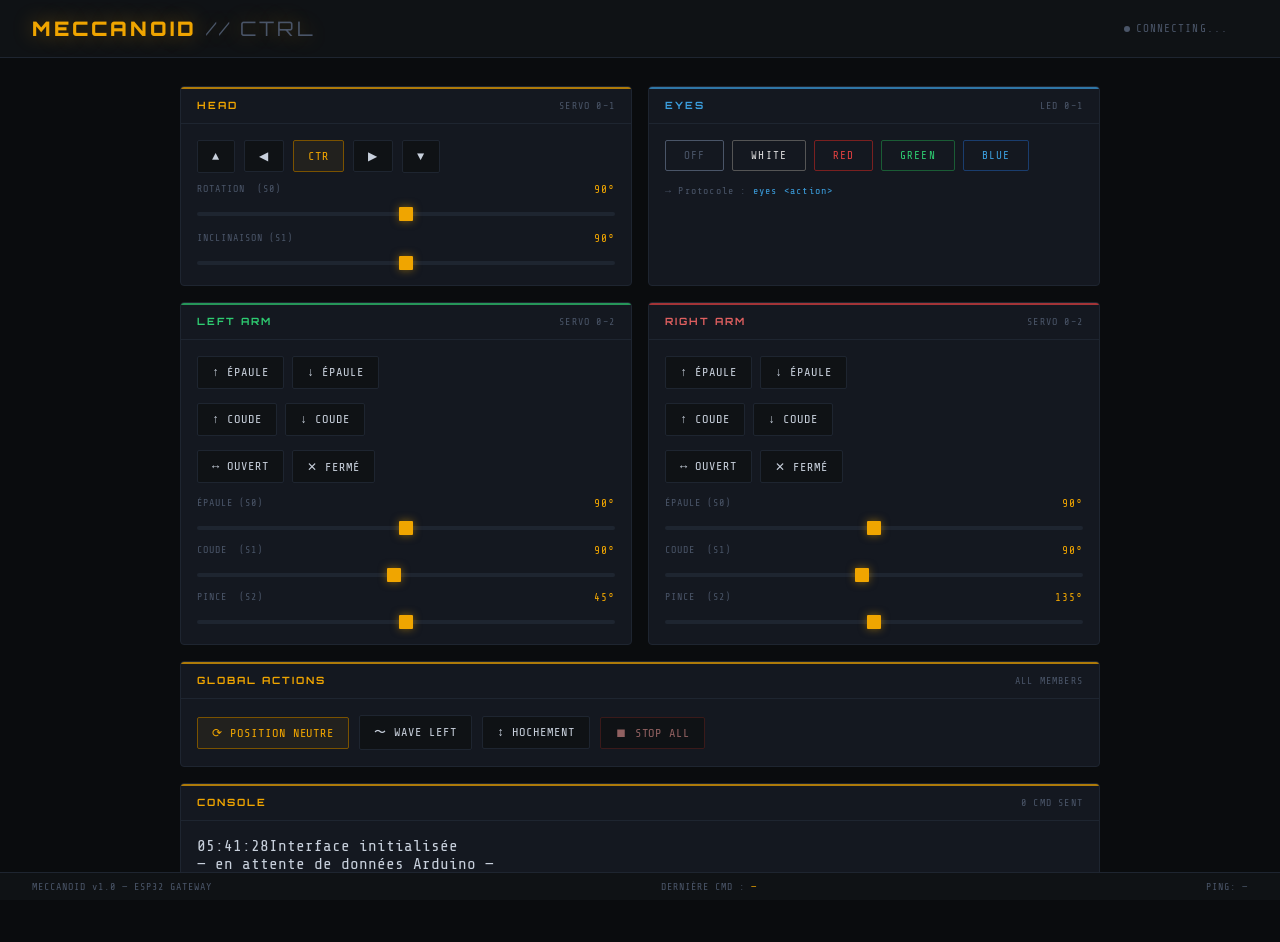
==== commit 9fc819e6: "[Feat:web] Inline styles and scripts for enhanced interactivity and maintainability - Moved CSS dire" ====
--- a/data/index.html
+++ b/data/index.html
@@ -6,7 +6,313 @@
     <title>MECCANOID // CONTROL</title>
     <link rel="preconnect" href="https://fonts.googleapis.com">
     <link href="https://fonts.googleapis.com/css2?family=Share+Tech+Mono&family=Orbitron:wght@400;700;900&display=swap" rel="stylesheet">
-    <link rel="stylesheet" href="style.css">
+    <style>
+        /* ── Variables ─────────────────────────────────────────────── */
+        :root {
+            --bg:       #0a0c0e;
+            --bg-panel: #0f1215;
+            --bg-card:  #141820;
+            --border:   #1e2530;
+            --amber:    #f0a500;
+            --amber-dim:#7a5200;
+            --red:      #e04040;
+            --green:    #2ecc71;
+            --blue:     #3b9ede;
+            --text:     #c8d0dc;
+            --text-dim: #4a5568;
+            --mono:     'Share Tech Mono', monospace;
+            --display:  'Orbitron', monospace;
+        }
+
+        /* ── Reset ──────────────────────────────────────────────────── */
+        *, *::before, *::after { box-sizing: border-box; margin: 0; padding: 0; }
+
+        body {
+            font-family: var(--mono);
+            background: var(--bg);
+            color: var(--text);
+            min-height: 100vh;
+            overflow-x: hidden;
+        }
+
+        /* ── Scanline overlay ───────────────────────────────────────── */
+        body::before {
+            content: '';
+            position: fixed;
+            inset: 0;
+            pointer-events: none;
+            z-index: 1000;
+        }
+
+        /* ── Header ─────────────────────────────────────────────────── */
+        header {
+            border-bottom: 1px solid var(--border);
+            padding: 16px 32px;
+            display: flex;
+            align-items: center;
+            justify-content: space-between;
+            background: var(--bg-panel);
+            position: sticky;
+            top: 0;
+            z-index: 100;
+        }
+
+        .logo {
+            font-family: var(--display);
+            font-size: 20px;
+            font-weight: 900;
+            letter-spacing: 0.15em;
+            color: var(--amber);
+            text-shadow: 0 0 20px rgba(240,165,0,0.4);
+        }
+
+        .logo span {
+            color: var(--text-dim);
+            font-weight: 400;
+        }
+
+        .header-status {
+            display: flex;
+            align-items: center;
+            gap: 20px;
+            font-size: 11px;
+            letter-spacing: 0.1em;
+            color: var(--text-dim);
+        }
+
+        .connection-badge {
+            display: flex;
+            align-items: center;
+            gap: 6px;
+        }
+
+        .dot {
+            width: 6px;
+            height: 6px;
+            border-radius: 50%;
+            background: var(--text-dim);
+            transition: background 0.3s;
+        }
+
+        .dot.online  { background: var(--green); box-shadow: 0 0 6px var(--green); animation: pulse 2s infinite; }
+        .dot.offline { background: var(--red);   box-shadow: 0 0 6px var(--red); }
+
+        @keyframes pulse {
+            0%, 100% { opacity: 1; }
+            50%       { opacity: 0.4; }
+        }
+
+        /* ── Main layout ─────────────────────────────────────────────── */
+        main {
+            max-width: 960px;
+            margin: 0 auto;
+            padding: 28px 20px 60px;
+            display: grid;
+            grid-template-columns: 1fr 1fr;
+            gap: 16px;
+        }
+
+        .full-width { grid-column: 1 / -1; }
+
+        /* ── Panel card ──────────────────────────────────────────────── */
+        .panel {
+            background: var(--bg-card);
+            border: 1px solid var(--border);
+            border-radius: 4px;
+            overflow: hidden;
+            position: relative;
+        }
+
+        /* accent bar top */
+        .panel::before {
+            content: '';
+            position: absolute;
+            top: 0; left: 0; right: 0;
+            height: 2px;
+            background: var(--accent, var(--amber));
+            opacity: 0.7;
+        }
+
+        .panel-header {
+            padding: 12px 16px;
+            border-bottom: 1px solid var(--border);
+            display: flex;
+            align-items: center;
+            justify-content: space-between;
+        }
+
+        .panel-title {
+            font-family: var(--display);
+            font-size: 10px;
+            font-weight: 700;
+            letter-spacing: 0.2em;
+            color: var(--amber);
+            text-transform: uppercase;
+        }
+
+        .panel-label {
+            font-size: 10px;
+            letter-spacing: 0.12em;
+            color: var(--text-dim);
+        }
+
+        .panel-body {
+            padding: 16px;
+        }
+
+        /* ── Buttons ─────────────────────────────────────────────────── */
+        .btn-row {
+            display: flex;
+            flex-wrap: wrap;
+            gap: 8px;
+            margin-bottom: 14px;
+        }
+
+        .btn {
+            font-family: var(--mono);
+            font-size: 12px;
+            letter-spacing: 0.08em;
+            padding: 8px 14px;
+            border: 1px solid var(--border);
+            border-radius: 2px;
+            background: var(--bg-panel);
+            color: var(--text);
+            cursor: pointer;
+            transition: border-color 0.15s, color 0.15s, background 0.15s, box-shadow 0.15s;
+            position: relative;
+            overflow: hidden;
+        }
+
+        .btn::after {
+            content: '';
+            position: absolute;
+            inset: 0;
+            background: var(--amber);
+            opacity: 0;
+            transition: opacity 0.1s;
+        }
+
+        .btn:active::after { opacity: 0.08; }
+
+        .btn:hover {
+            border-color: var(--amber-dim);
+            color: var(--amber);
+            box-shadow: 0 0 10px rgba(240,165,0,0.1);
+        }
+
+        .btn.primary {
+            border-color: var(--amber-dim);
+            color: var(--amber);
+            background: rgba(240,165,0,0.06);
+        }
+
+        .btn.primary:hover {
+            background: rgba(240,165,0,0.14);
+            box-shadow: 0 0 16px rgba(240,165,0,0.2);
+        }
+
+        .btn.danger {
+            border-color: #3a1a1a;
+            color: #906060;
+        }
+
+        .btn.danger:hover {
+            border-color: var(--red);
+            color: var(--red);
+            box-shadow: 0 0 10px rgba(224,64,64,0.15);
+        }
+
+        /* ── LED colour buttons ──────────────────────────────────────── */
+        .eye-btn {
+            font-family: var(--mono);
+            font-size: 11px;
+            letter-spacing: 0.1em;
+            padding: 8px 18px;
+            border: 1px solid;
+            border-radius: 2px;
+            cursor: pointer;
+            transition: all 0.15s;
+            background: transparent;
+        }
+
+        .eye-btn.off    { border-color: var(--text-dim); color: var(--text-dim); }
+        .eye-btn.white  { border-color: #555; color: #ddd; }
+        .eye-btn.red    { border-color: #7a2020; color: #e04040; }
+        .eye-btn.green  { border-color: #1a5c35; color: #2ecc71; }
+        .eye-btn.blue   { border-color: #1a3d6e; color: #3b9ede; }
+
+        .eye-btn:hover {
+            filter: brightness(1.3);
+            box-shadow: 0 0 12px currentColor;
+        }
+
+        .eye-btn.active { filter: brightness(1.4); box-shadow: 0 0 20px currentColor; }
+
+        /* ── Sliders ─────────────────────────────────────────────────── */
+        .slider-group {
+            margin-top: 10px;
+        }
+
+        .slider-label {
+            display: flex;
+            justify-content: space-between;
+            font-size: 10px;
+            letter-spacing: 0.1em;
+            color: var(--text-dim);
+            margin-bottom: 6px;
+        }
+
+        .slider-label .val {
+            color: var(--amber);
+            font-size: 11px;
+        }
+
+        input[type="range"] {
+            width: 100%;
+            height: 4px;
+            -webkit-appearance: none;
+            appearance: none;
+            background: var(--border);
+            border-radius: 2px;
+            outline: none;
+        }
+
+        input[type="range"]::-webkit-slider-thumb {
+            -webkit-appearance: none;
+            appearance: none;
+            width: 14px;
+            height: 14px;
+            border-radius: 1px;
+            background: var(--amber);
+            cursor: pointer;
+            box-shadow: 0 0 8px rgba(240,165,0,0.5);
+            border: none;
+        }
+
+        /* ── Footer ──────────────────────────────────────────────────── */
+        footer {
+            position: fixed;
+            bottom: 0; left: 0; right: 0;
+            padding: 8px 32px;
+            background: var(--bg-panel);
+            border-top: 1px solid var(--border);
+            display: flex;
+            align-items: center;
+            justify-content: space-between;
+            font-size: 10px;
+            letter-spacing: 0.1em;
+            color: var(--text-dim);
+            z-index: 100;
+        }
+
+        .last-cmd { color: var(--amber); }
+
+        /* ── Responsive ──────────────────────────────────────────────── */
+        @media (max-width: 620px) {
+            main { grid-template-columns: 1fr; }
+            .full-width { grid-column: 1; }
+        }
+    </style>
 </head>
 <body>
 
@@ -221,7 +527,169 @@
 </footer>
 
 <!-- ═══════════════════════════ SCRIPT ════════════════════════════ -->
-<script src="commandBuilder.js"></script>
-<script src="statusPoller.js"></script>
+<script>
+    /**
+     * État global de l'interface
+     */
+    const state = {
+        cmdCount:    0,
+        online:      false,
+        activeEye:   null,
+    };
+
+
+
+    /* ── Log console ────────────────────────────────────────────── */
+    function log(msg, type = '') {
+        const el = document.getElementById('console-log');
+        const now = new Date().toLocaleTimeString('fr-FR', { hour: '2-digit', minute: '2-digit', second: '2-digit' });
+        const line = document.createElement('div');
+        line.className = 'console-line';
+        line.innerHTML = `<span class="ts">${now}</span><span class="msg ${type}">${msg}</span>`;
+        el.appendChild(line);
+        // Garde seulement les 40 dernières lignes
+        while (el.children.length > 40) el.removeChild(el.firstChild);
+        el.scrollTop = el.scrollHeight;
+    }
+
+    /* ── Envoi d'une commande ──────────────────────────────────── */
+    /**
+     * Envoie une commande série à l'Arduino via la route /cmd?value=...
+     * Le format attendu par SerialProtocol est : "member servoIndex angle"
+     * ou "member action" pour les LEDs.
+     *
+     * @param {string} value - Commande texte (ex: "head 0 90", "eyes red")
+     */
+    function cmd(value) {
+        const t0 = performance.now();
+
+        fetch('/cmd?value=' + encodeURIComponent(value))
+            .then(res => {
+                if (!res.ok) throw new Error(`HTTP ${res.status}`);
+                return res.text();
+            })
+            .then(() => {
+                const ping = Math.round(performance.now() - t0);
+                state.cmdCount++;
+                setOnline(true);
+                log(`→ ${value}`, 'ok');
+                document.getElementById('footer-cmd').textContent = value;
+                document.getElementById('footer-ping').textContent = `PING: ${ping}ms`;
+                document.getElementById('cmd-count').textContent = `${state.cmdCount} CMD SENT`;
+            })
+            .catch(err => {
+                setOnline(false);
+                log(`✕ ${value} — ${err.message}`, 'err');
+            });
+    }
+
+    /* ── Yeux — raccourci avec suivi de l'état actif ───────────── */
+    /**
+     * Commande les LEDs yeux et met à jour le bouton actif.
+     * @param {string} action - 'off' | 'white' | 'red' | 'green' | 'blue'
+     */
+    function setEye(action) {
+        cmd('eyes ' + action);
+        document.querySelectorAll('.eye-btn').forEach(b => b.classList.remove('active'));
+        const active = document.querySelector(`.eye-btn.${action}`);
+        if (active) active.classList.add('active');
+        state.activeEye = action;
+    }
+
+    function eyesOff() { setEye('off'); }
+
+    /* ── Séquences prédéfinies ──────────────────────────────────── */
+    /**
+     * Remet tous les membres en position neutre (90°).
+     * Les commandes sont envoyées avec un petit délai pour éviter
+     * la saturation du buffer série de l'Arduino.
+     */
+    function resetAll() {
+        const seq = [
+            'head 0 90', 'head 1 90',
+            'left 0 90', 'left 1 90', 'left 2 45',
+            'right 0 90','right 1 90','right 2 135',
+        ];
+        seq.forEach((c, i) => setTimeout(() => cmd(c), i * 80));
+
+        // Réinitialise les sliders visuellement
+        document.querySelectorAll('input[type="range"]').forEach(s => {
+            const mid = (parseInt(s.min) + parseInt(s.max)) / 2;
+            s.value = Math.round(mid);
+        });
+        document.getElementById('val-h0').textContent  = '90°';
+        document.getElementById('val-h1').textContent  = '90°';
+        document.getElementById('val-l0').textContent  = '90°';
+        document.getElementById('val-l1').textContent  = '90°';
+        document.getElementById('val-l2').textContent  = '45°';
+        document.getElementById('val-r0').textContent  = '90°';
+        document.getElementById('val-r1').textContent  = '90°';
+        document.getElementById('val-r2').textContent  = '135°';
+    }
+
+    /** Séquence de wave du bras gauche */
+    function waveSequence() {
+        const seq = [
+            [0, 'left 0 150'],
+            [400, 'left 1 150'],
+            [800, 'left 1 30'],
+            [1200,'left 1 150'],
+            [1600,'left 1 30'],
+            [2000,'left 0 90'],
+            [2400,'left 1 90'],
+        ];
+        seq.forEach(([t, c]) => setTimeout(() => cmd(c), t));
+    }
+
+    /** Séquence de hochement de tête */
+    function nodSequence() {
+        const seq = [
+            [0,   'head 1 60'],
+            [600, 'head 1 120'],
+            [1200,'head 1 60'],
+            [1800,'head 1 90'],
+        ];
+        seq.forEach(([t, c]) => setTimeout(() => cmd(c), t));
+    }
+</script>
+<script>
+    /* ── Statut de connexion ────────────────────────────────────── */
+    function setOnline(online) {
+        if (state.online === online) return;
+        state.online = online;
+        const dot   = document.getElementById('conn-dot');
+        const label = document.getElementById('conn-label');
+        dot.className   = 'dot ' + (online ? 'online' : 'offline');
+        label.textContent = online ? 'ONLINE' : 'OFFLINE';
+        log(online ? '✓ ESP32 joignable' : '✕ ESP32 injoignable', online ? 'ok' : 'err');
+    }
+
+    /* ── Polling des données Arduino (/data) ─────────────────────── */
+    /**
+     * Interroge /data toutes les 2 secondes pour afficher
+     * le dernier message renvoyé par l'Arduino (debug série).
+     */
+    //function pollArduinoData() {
+    //    fetch('/data')
+    //        .then(res => res.text())
+    //        .then(data => {
+    //            if (!data || data === state.lastArduinoData) return;
+    //            state.lastArduinoData = data;
+    //            document.getElementById('ard-data').textContent = '▶ ' + data;
+    //            log('Arduino : ' + data, 'ard');
+    //            setOnline(true);
+    //        })
+    //        .catch(() => setOnline(false));
+    //}
+
+    //setInterval(pollArduinoData, 2000);
+
+    /* ── Health check au chargement ─────────────────────────────── */
+    fetch('/test')
+        .then(res => { if (res.ok) setOnline(false); })
+        .catch(() => setOnline(false));
+
+    log('Interface initialisée', '')
+</script>
 </body>
 </html>
